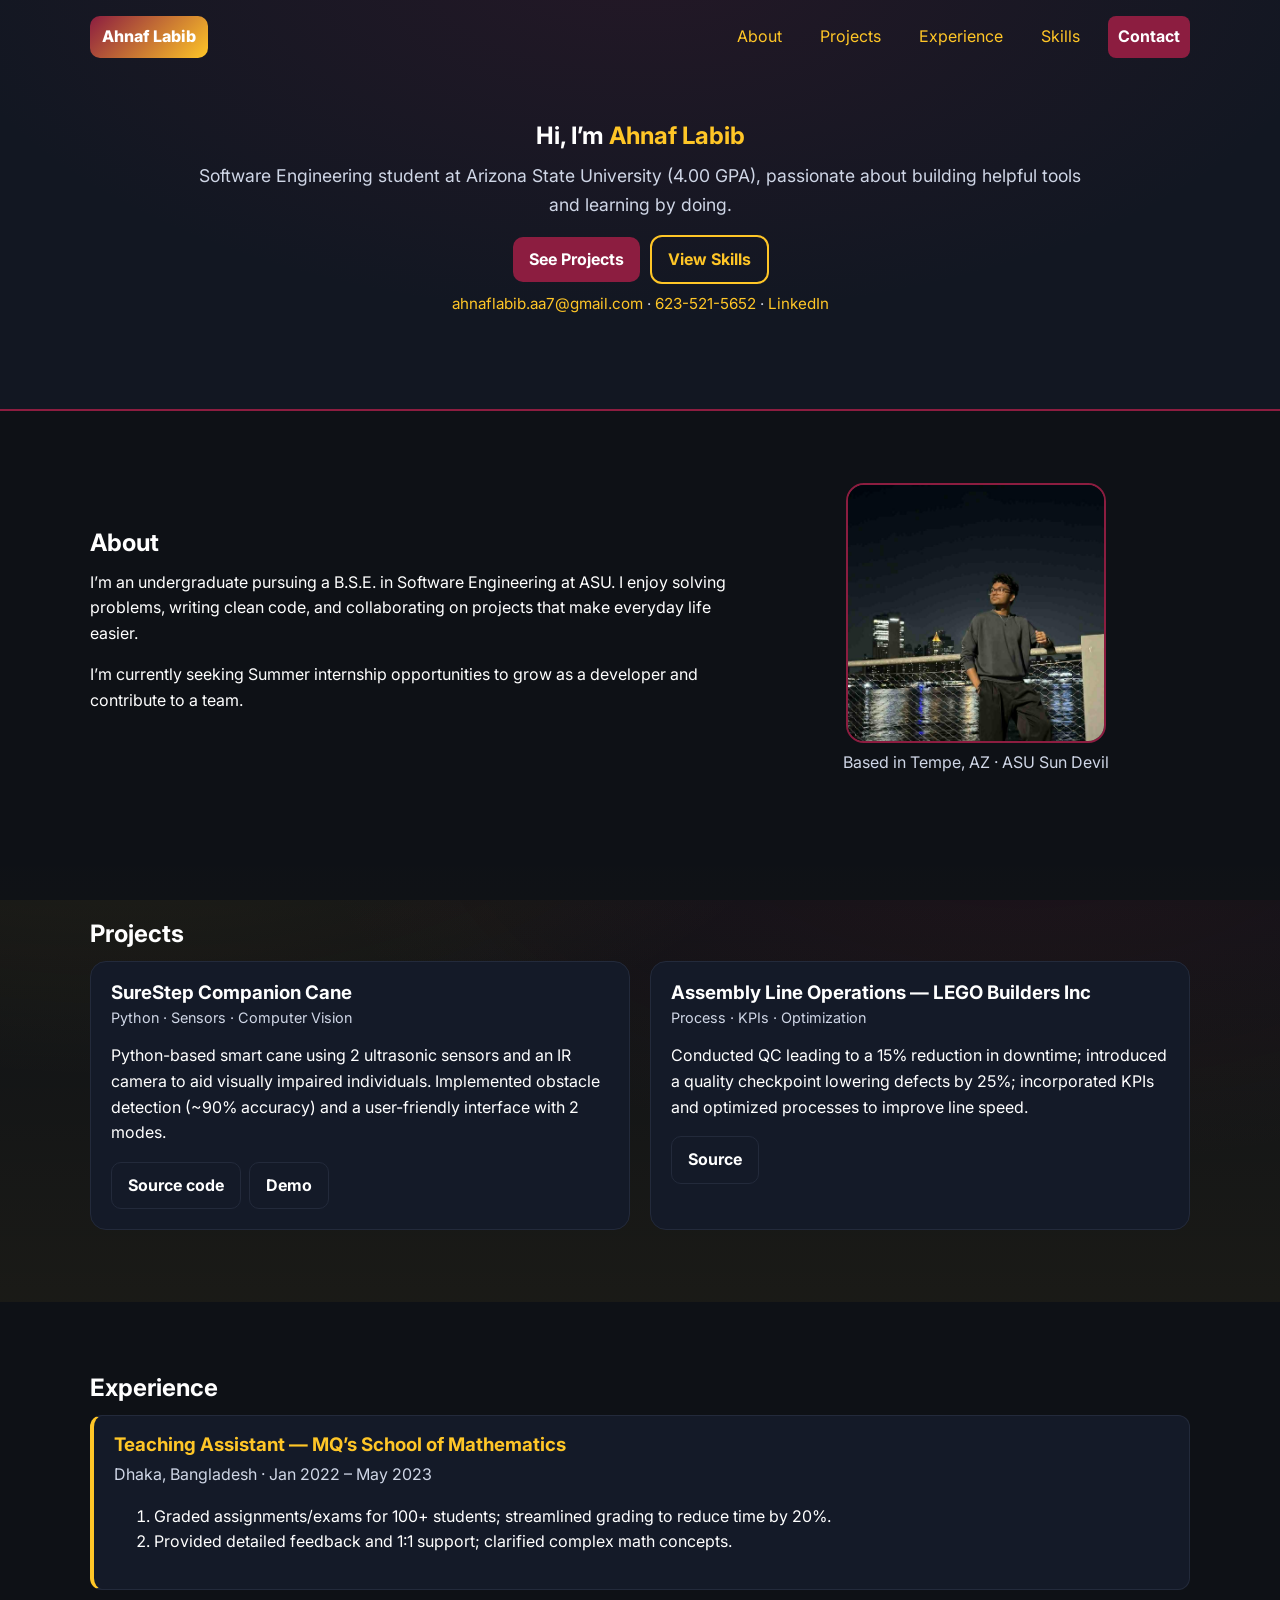
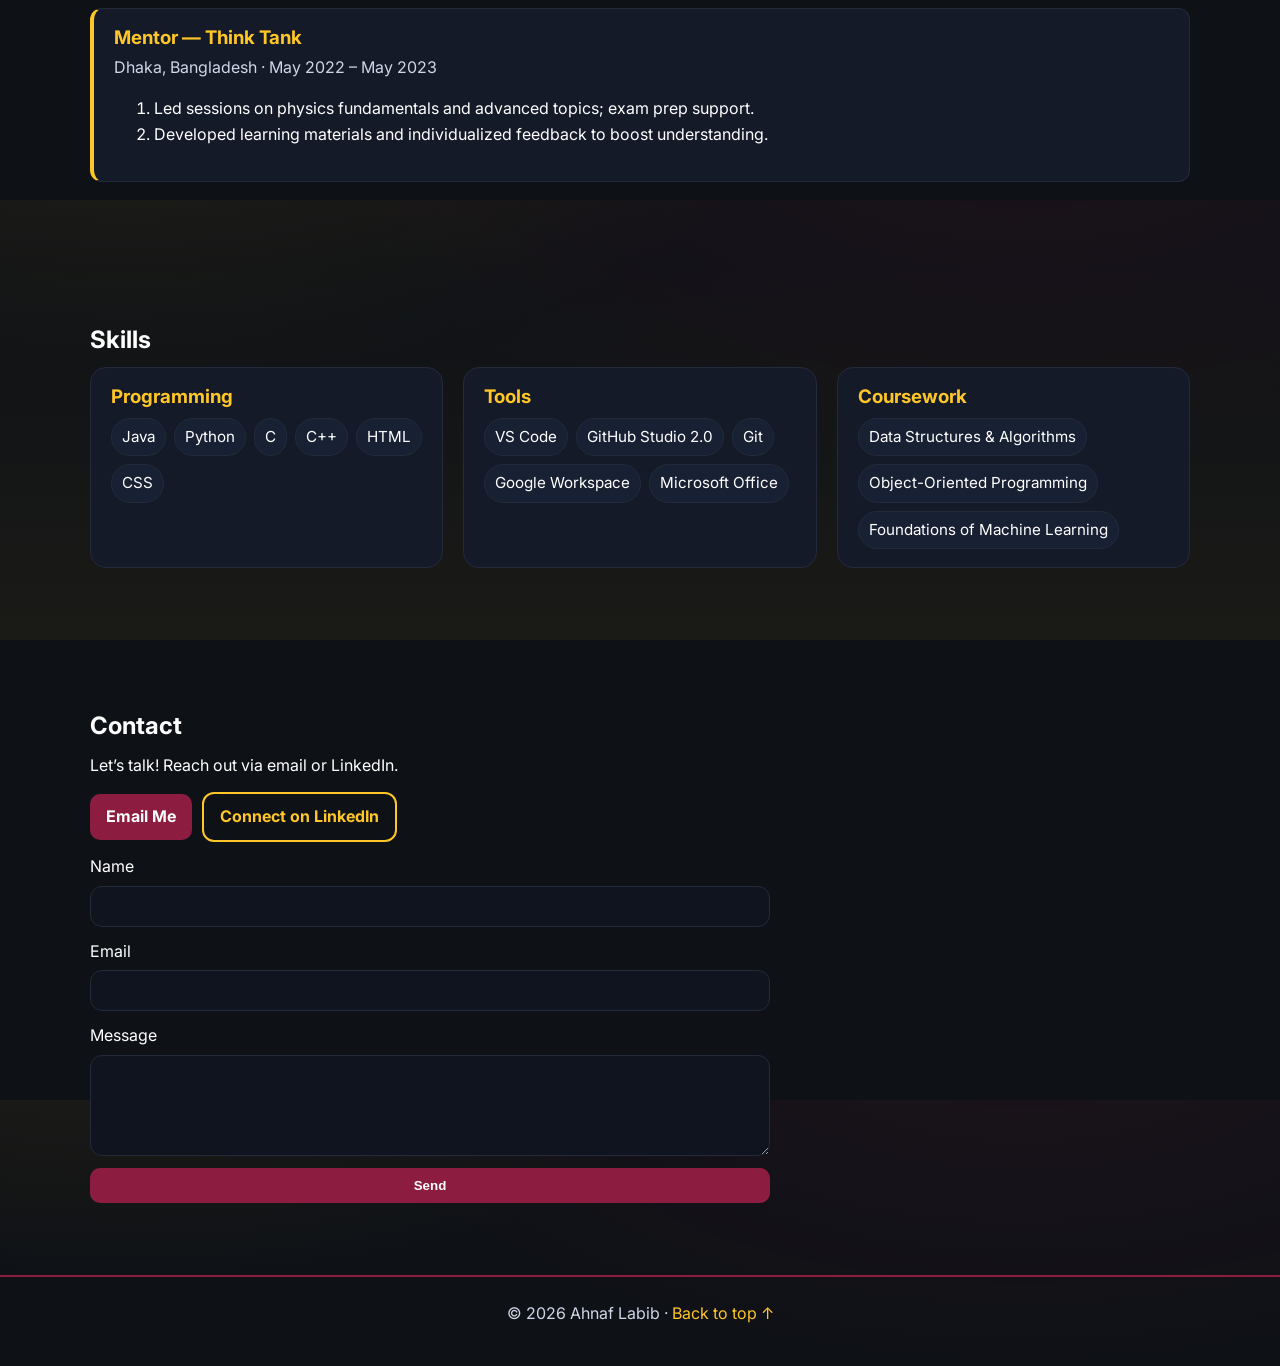
==== portfolio.html @ 4a5ad234 "Add files via upload" ====
<!DOCTYPE html>
<html lang="en">

<head>
    <meta charset="UTF-8" />
    <meta name="viewport" content="width=device-width, initial-scale=1" />
    <title>Ahnaf Labib — Personal Site</title>
    <link rel="preconnect" href="https://fonts.googleapis.com">
    <link rel="preconnect" href="https://fonts.gstatic.com" crossorigin>
    <link href="https://fonts.googleapis.com/css2?family=Inter:wght@400;600;800&display=swap" rel="stylesheet">
    <link href="styles.css" rel="stylesheet" />
    <meta name="description" content="Portfolio of Ahnaf Labib — Software Engineering student at ASU. Projects, experience, and contact." />
</head>

<body>
    <header class="site-header" id="top">
        <nav class="nav">
            <a class="brand" href="#top">Ahnaf Labib</a>
            <button class="nav-toggle" aria-label="Toggle navigation" aria-expanded="false">☰</button>
            <ul class="nav-links">
                <li><a href="#about">About</a></li>
                <li><a href="#projects">Projects</a></li>
                <li><a href="#experience">Experience</a></li>
                <li><a href="#skills">Skills</a></li>
                <li><a class="btn" href="#contact">Contact</a></li>
            </ul>
        </nav>

        <section class="hero">
            <div class="hero-copy">
                <h1>Hi, I’m <span class="accent">Ahnaf Labib</span></h1>
                <p class="lead">
                    Software Engineering student at Arizona State University (4.00 GPA), passionate about building helpful tools and learning by doing.
                </p>
                <div class="hero-cta">
                    <a class="btn" href="#projects">See Projects</a>
                    <a class="btn btn-secondary" href="#skills">View Skills</a>
                </div>
                <div class="meta">
                    <a href="mailto:ahnaflabib.aa7@gmail.com">ahnaflabib.aa7@gmail.com</a> ·
                    <a href="tel:+16235215652">623-521-5652</a> ·
                    <a href="https://www.linkedin.com/in/ahnaf-labib101" target="_blank" rel="noopener">LinkedIn</a>
                </div>
            </div>
        </section>
    </header>

    <main>
        <!-- About -->
        <section id="about" class="section">
            <div class="container grid-2">
                <div>
                    <h2>About</h2>
                    <p>
                        I’m an undergraduate pursuing a B.S.E. in Software Engineering at ASU. I enjoy solving problems, writing clean code, and collaborating on projects that make everyday life easier.
                    </p>
                    <p>
                        I’m currently seeking Summer internship opportunities to grow as a developer and contribute to a team.
                    </p>
                </div>
                <figure class="profile">
                    <img src="[data-uri]" alt="Ahnaf Labib portrait placeholder" width=300px />
                    <figcaption>Based in Tempe, AZ · ASU Sun Devil</figcaption>
                </figure>
            </div>
        </section>

        <!-- Projects -->
        <section id="projects" class="section alt">
            <div class="container">
                <h2>Projects</h2>
                <div class="cards">
                    <!-- Project 1 -->
                    <article class="card">
                        <header>
                            <h3>SureStep Companion Cane</h3>
                            <p class="tag">Python · Sensors · Computer Vision</p>
                        </header>
                        <p>
                            Python-based smart cane using 2 ultrasonic sensors and an IR camera to aid visually impaired individuals. Implemented obstacle detection (~90% accuracy) and a user-friendly interface with 2 modes.
                        </p>
                        <footer class="card-actions">
                            <a class="btn btn-ghost" href="https://drive.google.com/file/d/172SZ9Ajus_NtLXJRkP_ehci1UGG9u9KN/view?usp=drive_link" aria-disabled="true">Source code</a>
                            <a class="btn btn-ghost" href="https://drive.google.com/file/d/13gH9UQB_cAQQcFnke9ZiYUIpbUcQiC7l/view?usp=drive_link" aria-disabled="true">Demo</a>
                        </footer>
                    </article>

                    <!-- Project 2 -->
                    <article class="card">
                        <header>
                            <h3>Assembly Line Operations — LEGO Builders Inc</h3>
                            <p class="tag">Process · KPIs · Optimization</p>
                        </header>
                        <p>
                            Conducted QC leading to a 15% reduction in downtime; introduced a quality checkpoint lowering defects by 25%; incorporated KPIs and optimized processes to improve line speed.
                        </p>
                        <footer class="card-actions">
                            <a class="btn btn-ghost" href="https://docs.google.com/document/d/1kszEzX5zQs6RAhpKMF6iHq-XrYX0ANtJDIPUcAPN-ug/edit?usp=drive_link" aria-disabled="true">Source</a>
                        </footer>
                    </article>
                </div>
            </div>
        </section>

        <!-- Experience -->
        <section id="experience" class="section">
            <div class="container">
                <h2>Experience</h2>
                <div class="timeline">
                    <article class="t-item">
                        <h3>Teaching Assistant — MQ’s School of Mathematics</h3>
                        <p class="t-meta">Dhaka, Bangladesh · Jan 2022 – May 2023</p>
                        <ol>
                            <li>Graded assignments/exams for 100+ students; streamlined grading to reduce time by 20%.</li>
                            <li>Provided detailed feedback and 1:1 support; clarified complex math concepts.</li>
                        </ol>
                    </article>

                    <article class="t-item">
                        <h3>Mentor — Think Tank</h3>
                        <p class="t-meta">Dhaka, Bangladesh · May 2022 – May 2023</p>
                        <ol>
                            <li>Led sessions on physics fundamentals and advanced topics; exam prep support.</li>
                            <li>Developed learning materials and individualized feedback to boost understanding.</li>
                        </ol>
                    </article>
                </div>
            </div>
        </section>

        <!-- Skills -->
        <section id="skills" class="section alt">
            <div class="container">
                <h2>Skills</h2>
                <div class="skills-grid">
                    <div class="skill-col">
                        <h3>Programming</h3>
                        <ul class="tags">
                            <li>Java</li>
                            <li>Python</li>
                            <li>C</li>
                            <li>C++</li>
                            <li>HTML</li>
                            <li>CSS</li>
                        </ul>
                    </div>
                    <div class="skill-col">
                        <h3>Tools</h3>
                        <ul class="tags">
                            <li>VS Code</li>
                            <li>GitHub Studio 2.0</li>
                            <li>Git</li>
                            <li>Google Workspace</li>
                            <li>Microsoft Office</li>
                        </ul>
                    </div>
                    <div class="skill-col">
                        <h3>Coursework</h3>
                        <ul class="tags">
                            <li>Data Structures &amp; Algorithms</li>
                            <li>Object-Oriented Programming</li>
                            <li>Foundations of Machine Learning</li>
                        </ul>
                    </div>
                </div>
            </div>
        </section>

        <!-- Contact -->
        <section id="contact" class="section">
            <div class="container">
                <h2>Contact</h2>
                <p>Let’s talk! Reach out via email or LinkedIn.</p>
                <div class="contact-actions">
                    <a class="btn" href="mailto:ahnaflabib.aa7@gmail.com">Email Me</a>
                    <a class="btn btn-secondary" href="https://www.linkedin.com/in/ahnaf-labib101" target="_blank" rel="noopener">Connect on LinkedIn</a>
                </div>
                <form class="contact-form" action="https://formspree.io/f/maybek" method="POST">
                    <label>
            <span>Name</span>
            <input type="text" name="name" required />
          </label>
                    <label>
            <span>Email</span>
            <input type="email" name="email" required />
          </label>
                    <label>
            <span>Message</span>
            <textarea name="message" rows="5" required></textarea>
          </label>
                    <button class="btn" type="submit">Send</button>
                </form>
            </div>
        </section>
    </main>

    <footer class="site-footer">
        <p>© <span id="year"></span> Ahnaf Labib · <a href="#top">Back to top ↑</a></p>
    </footer>

    <script>
        // Mobile nav toggle + current year
        const btn = document.querySelector('.nav-toggle');
        const links = document.querySelector('.nav-links');
        btn.addEventListener('click', () => {
            const expanded = btn.getAttribute('aria-expanded') === 'true';
            btn.setAttribute('aria-expanded', String(!expanded));
            links.classList.toggle('open');
        });
        document.getElementById('year').textContent = new Date().getFullYear();
    </script>
</body>

</html>
---- styles.css ----
:root{
  /* Brand */
  --asu-maroon: #8C1D40;
  --asu-gold:   #FFC627;

  /* Base palette */
  --bg:    #0e1116;   
  --panel: #121722;   
  --ink:   #ffffff;   
  --muted: #cfd6e6;   
  --card:  #141a28;   
  --line:  #232a3b;   

  /* Effects */
  --ring:  rgba(255,198,39,.35);           
  --glow1: rgba(140,29,64,.12);            
  --glow2: rgba(255,198,39,.10);           
}

*{ box-sizing: border-box; }
html, body{ height: 100%; }
body{
  margin: 0;
  font-family: Inter, system-ui, -apple-system, Segoe UI, Roboto, "Helvetica Neue", Arial;
  color: var(--ink);
  line-height: 1.6;
  background:
    radial-gradient(1200px 600px at 80% -10%, var(--glow1), transparent 60%),
    radial-gradient(1200px 600px at 10% -20%, var(--glow2), transparent 60%),
    var(--bg);
}

/* Utilities */
.container{ width: min(1100px, 92%); margin-inline: auto; }
.section{ padding: 72px 0; }
.section.alt{ background: linear-gradient(180deg, transparent, rgba(255,198,39,0.05)); }
h1,h2,h3{ line-height: 1.2; margin: 0 0 .5em; }
p{ margin: 0 0 1em; }
a{ color: var(--asu-gold); text-decoration: none; }
a:hover{ text-decoration: underline; }
.accent{ color: var(--asu-gold); }

/* Buttons */
.btn{
  display: inline-block;
  padding: 10px 16px;
  border-radius: 10px;
  background: var(--asu-maroon);
  color: #fff;
  font-weight: 700;
  text-decoration: none;
  border: 0;
  transition: transform .1s ease, box-shadow .15s ease, background .15s ease;
}
.btn:hover{ transform: translateY(-1px); text-decoration: none; box-shadow: 0 0 0 6px var(--ring); }
.btn:active{ transform: translateY(0); }
.btn-secondary{ background: transparent; color: var(--asu-gold); outline: 2px solid var(--asu-gold); }
.btn-ghost{ background: transparent; color: var(--ink); border: 1px solid var(--line); }

/* Header / Nav / Hero */
.site-header{
  position: relative;
  padding-bottom: 28px;
  background:
    radial-gradient(1200px 600px at 50% -10%, rgba(140,29,64,.14), transparent 60%),
    var(--panel);
  border-bottom: 2px solid var(--asu-maroon);
}
.nav{
  display: grid;
  grid-template-columns: auto 1fr;
  align-items: center;
  gap: 16px;
  width: min(1100px, 92%);
  margin: 0 auto;
  padding: 16px 0;
}
.brand{
  color: #fff;
  font-weight: 800;
  padding: 8px 12px;
  border-radius: 10px;
  background: linear-gradient(135deg, var(--asu-maroon), var(--asu-gold));
}
.nav-toggle{
  justify-self: end;
  display: none;
  font-size: 20px;
  background: transparent;
  border: 0;
  color: var(--ink);
  cursor: pointer;
}
.nav-links{
  display: flex; align-items: center; justify-content: flex-end;
  gap: 18px; list-style: none; margin: 0; padding: 0;
}
.nav-links a{ padding: 8px 10px; border-radius: 8px; }
.nav-links a:hover{ background: rgba(255,198,39,.12); text-decoration: none; }

.hero{ padding: 48px 0 64px; }
.hero-copy{ width: min(900px, 92%); margin: 0 auto; text-align: center; }
.lead{ color: var(--muted); font-size: 1.1rem; }
.hero-cta{ display: flex; gap: 12px; justify-content: center; margin: 18px 0 10px; }
.meta{ color: var(--muted); font-size: .95rem; }

/* About */
.grid-2{
  display: grid;
  grid-template-columns: 1.2fr .8fr;
  gap: 32px;
  align-items: center;
}
.profile{ margin: 0; text-align: center; color: var(--muted); }
.profile img{
  width: 260px;
  height: 260px;
  object-fit: cover;
  border-radius: 18px;
  border: 2px solid var(--asu-maroon);
}

/* Cards / Projects */
.cards{ display: grid; grid-template-columns: repeat(2, minmax(0,1fr)); gap: 20px; }
.card{
  background: var(--card);
  border: 1px solid var(--line);
  border-radius: 16px;
  padding: 20px;
}
.card header h3{ margin-bottom: 2px; }
.card .tag{ color: var(--muted); font-size: .9rem; }
.card-actions{ margin-top: 12px; display: flex; gap: 8px; flex-wrap: wrap; }

/* Experience Timeline */
.timeline{ display: grid; gap: 18px; }
.t-item{
  background: var(--card);
  border: 1px solid var(--line);
  border-left: 4px solid var(--asu-gold);
  border-radius: 12px;
  padding: 18px 20px;
}
.t-item h3{ color: var(--asu-gold); }
.t-meta{ color: var(--muted); margin-top: -4px; margin-bottom: 8px; }

/* Skills */
.skills-grid{ display: grid; grid-template-columns: repeat(3, minmax(0,1fr)); gap: 20px; }
.skill-col{
  background: var(--card);
  border: 1px solid var(--line);
  border-radius: 16px;
  padding: 18px 20px;
}
.skill-col h3{ color: var(--asu-gold); }
.tags{
  list-style: none; padding: 0; margin: 8px 0 0;
  display: flex; flex-wrap: wrap; gap: 8px;
}
.tags li{
  padding: 6px 10px;
  background: #182033;
  border: 1px solid var(--line);
  border-radius: 999px;
  font-size: .95rem;
}

/* Contact */
.contact-actions{ display: flex; gap: 12px; flex-wrap: wrap; margin-bottom: 14px; }
.contact-form{ display: grid; gap: 12px; width: min(680px, 100%); }
.contact-form label{ display: grid; gap: 6px; }
.contact-form input,
.contact-form textarea{
  padding: 12px 14px;
  border-radius: 12px;
  border: 1px solid var(--line);
  background: #0f141e;
  color: var(--ink);
}
.contact-form input:focus,
.contact-form textarea:focus{
  outline: 3px solid var(--ring);
}

/* Footer */
.site-footer{
  border-top: 2px solid var(--asu-maroon);
  padding: 24px 0;
  text-align: center;
  color: var(--muted);
}

/* Responsive */
@media (max-width: 900px){
  .grid-2{ grid-template-columns: 1fr; }
  .cards{ grid-template-columns: 1fr; }
  .skills-grid{ grid-template-columns: 1fr; }
}
@media (max-width: 720px){
  .nav-toggle{ display: inline-block; }
  .nav-links{
    position: absolute; right: 4%; top: 56px;
    flex-direction: column; align-items: stretch;
    background: #0f141e; border: 1px solid var(--line); border-radius: 12px;
    padding: 10px; gap: 6px;
    display: none;
  }
  .nav-links.open{ display: flex; }
}
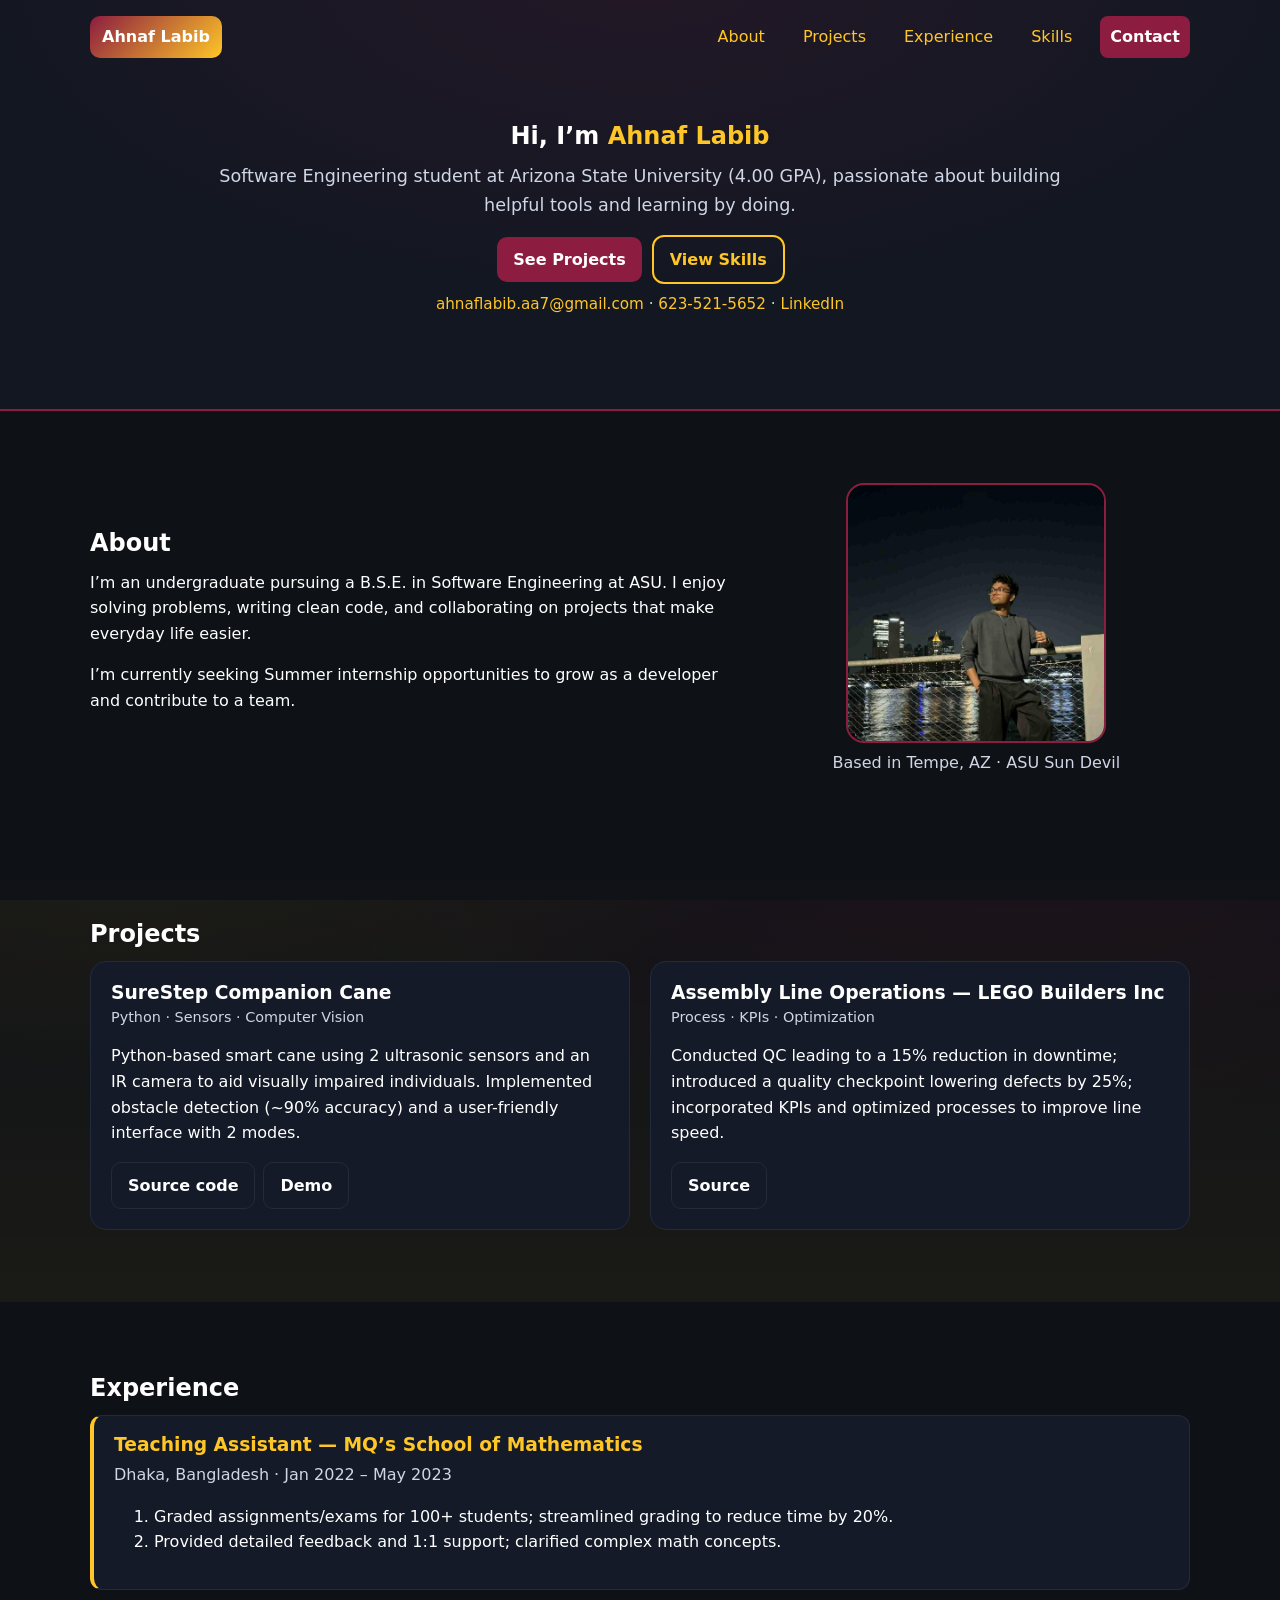
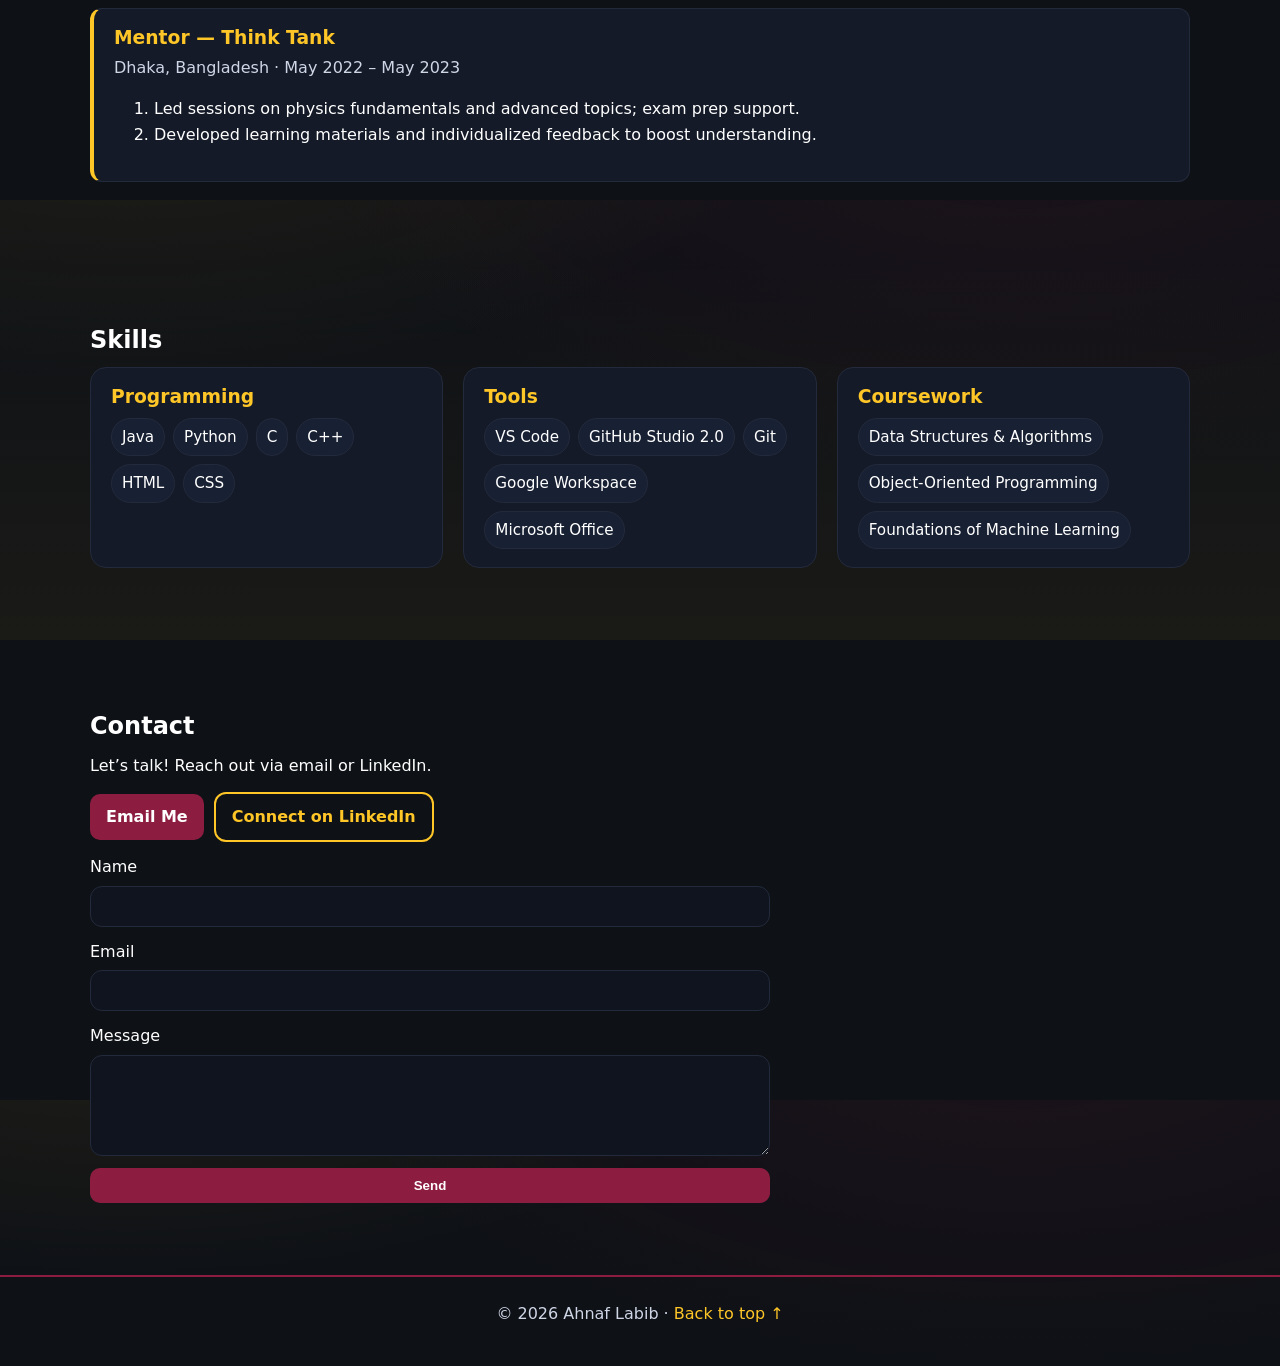
==== commit 547702e2: "Update portfolio.html" ====
--- a/portfolio.html
+++ b/portfolio.html
@@ -1,6 +1,6 @@
 <!DOCTYPE html>
 <html lang="en">
-
+<meta http-equiv="refresh" content="0; url=portfolio.html">
 <head>
     <meta charset="UTF-8" />
     <meta name="viewport" content="width=device-width, initial-scale=1" />
@@ -211,4 +211,5 @@
     </script>
 </body>
 
-</html>+
+</html>
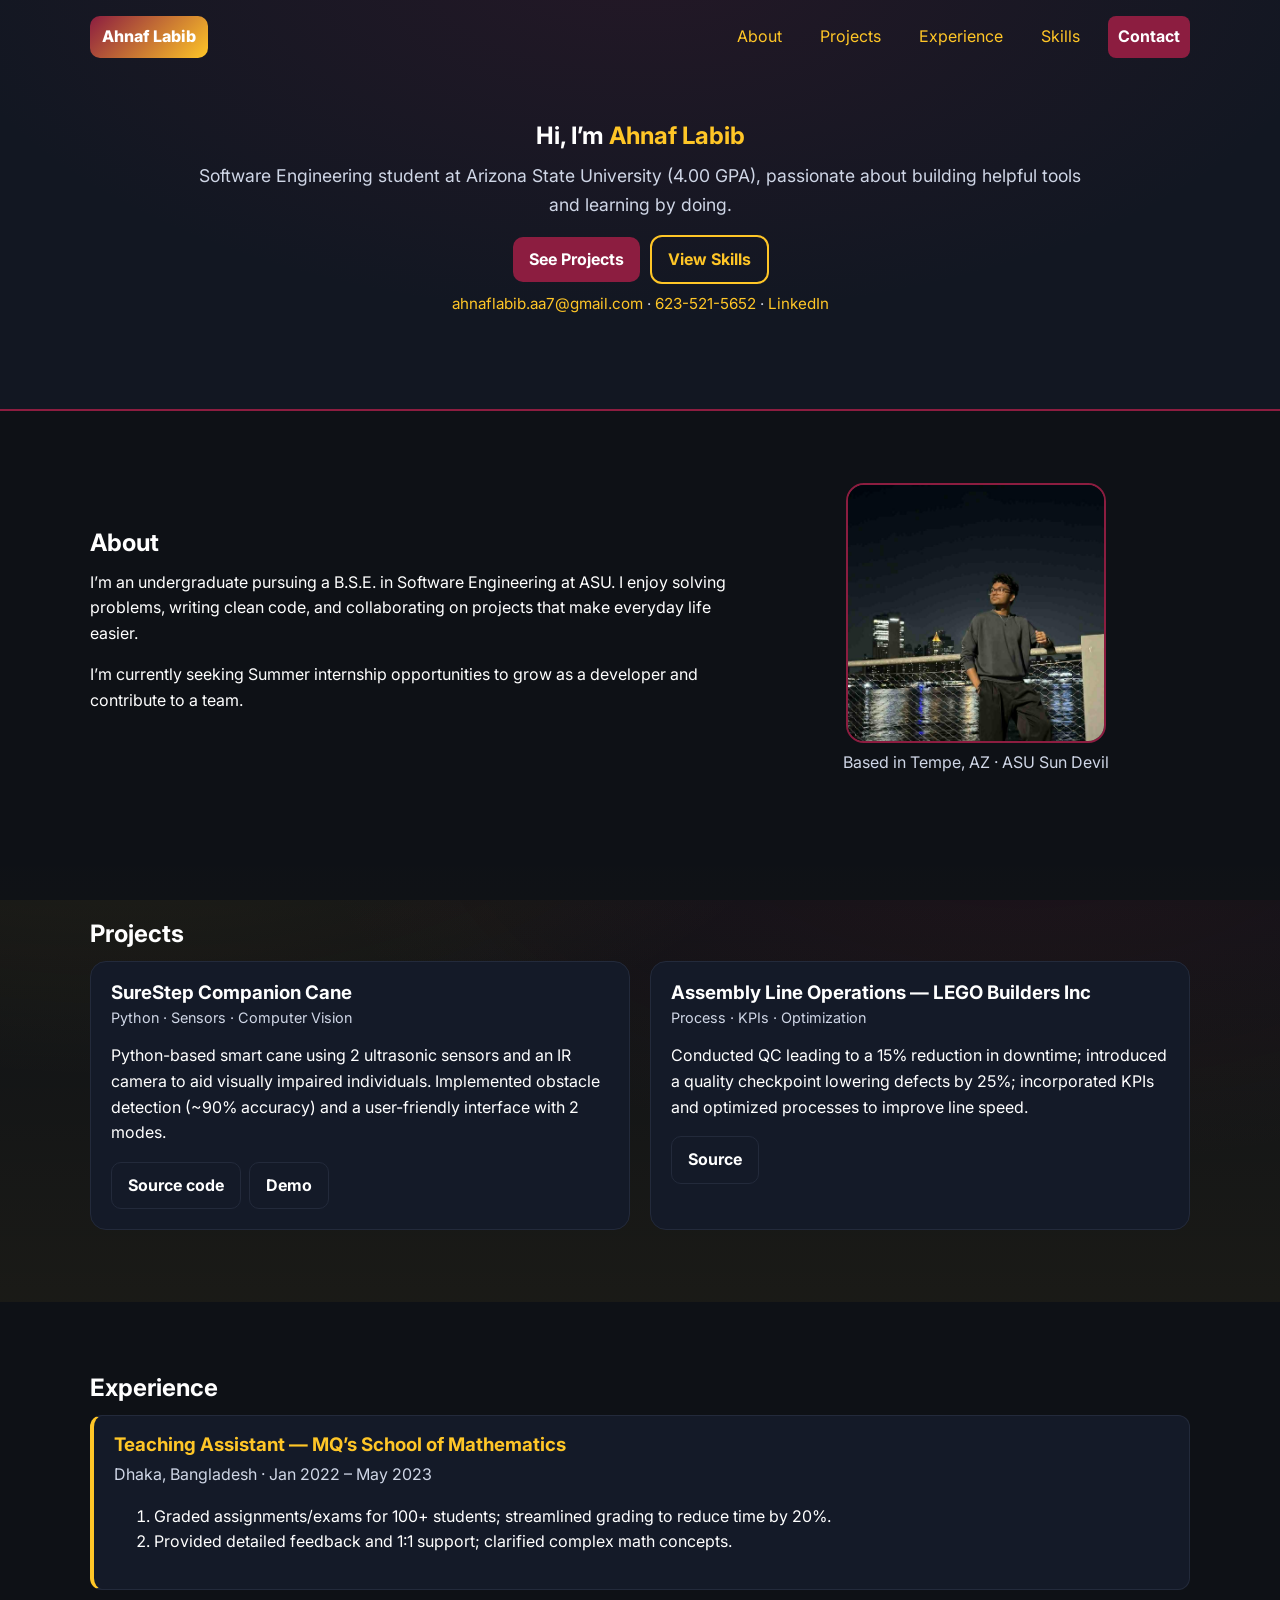
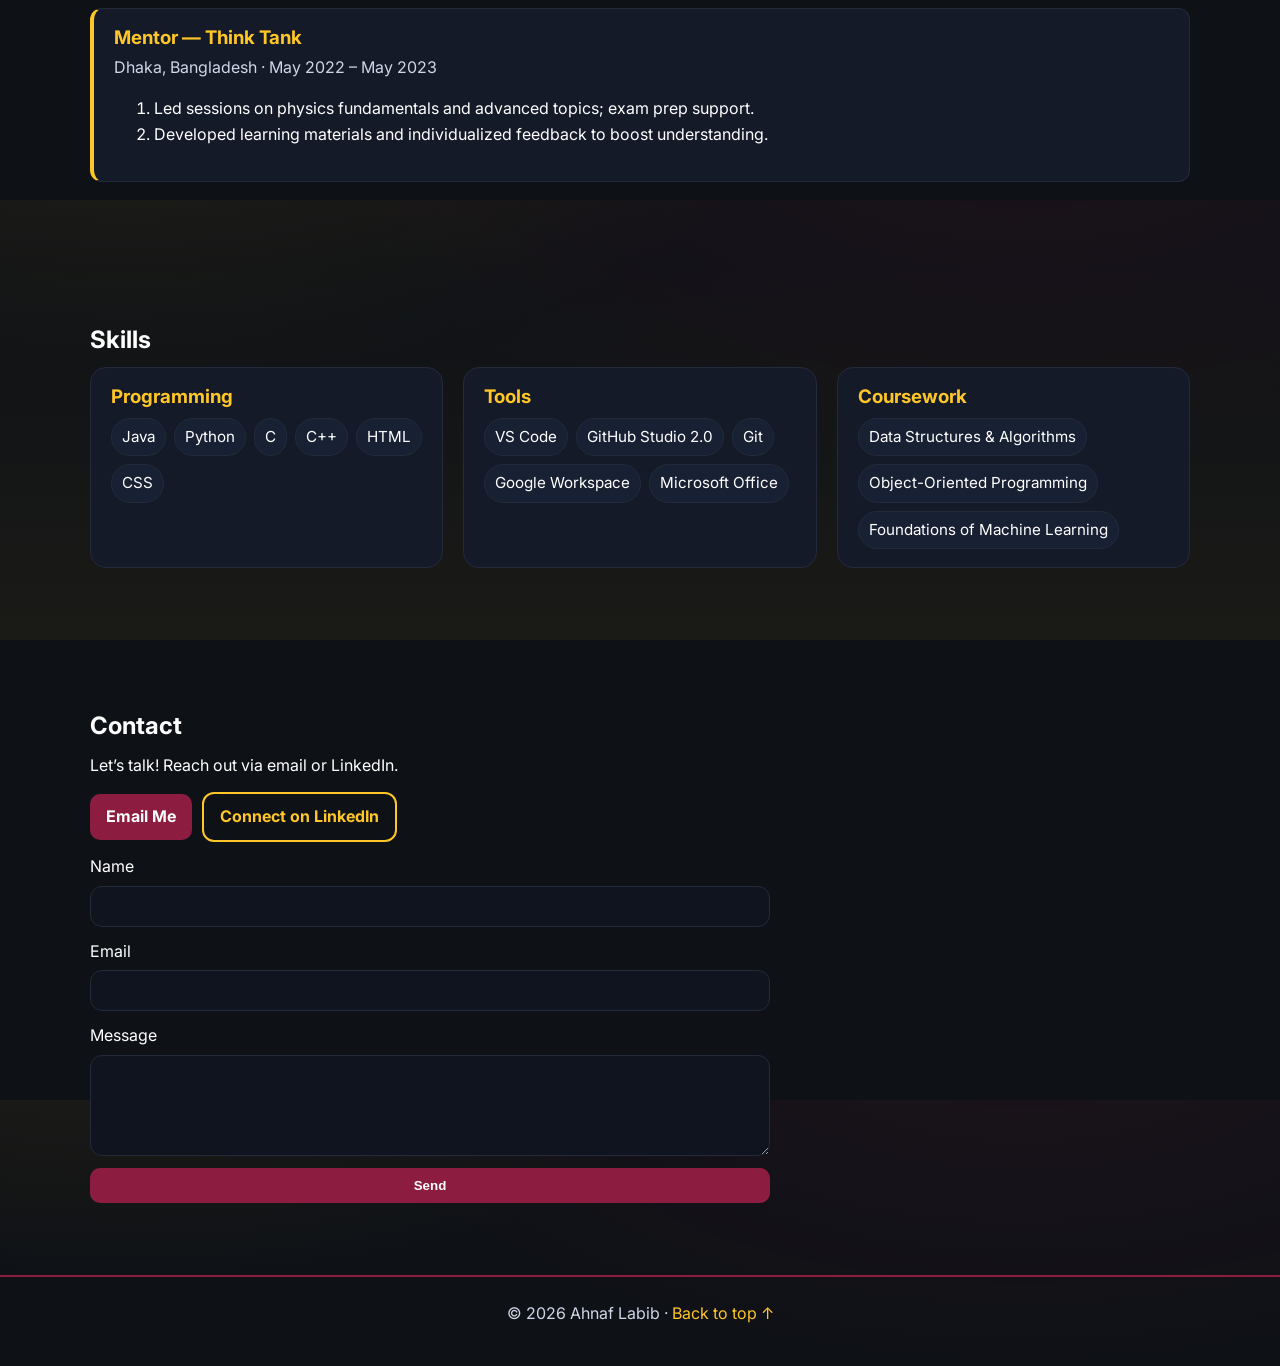
==== commit 3577c7d8: "Update portfolio.html" ====
--- a/portfolio.html
+++ b/portfolio.html
@@ -1,6 +1,6 @@
 <!DOCTYPE html>
 <html lang="en">
-<meta http-equiv="refresh" content="0; url=portfolio.html">
+
 <head>
     <meta charset="UTF-8" />
     <meta name="viewport" content="width=device-width, initial-scale=1" />
@@ -213,3 +213,4 @@
 
 
 </html>
+
